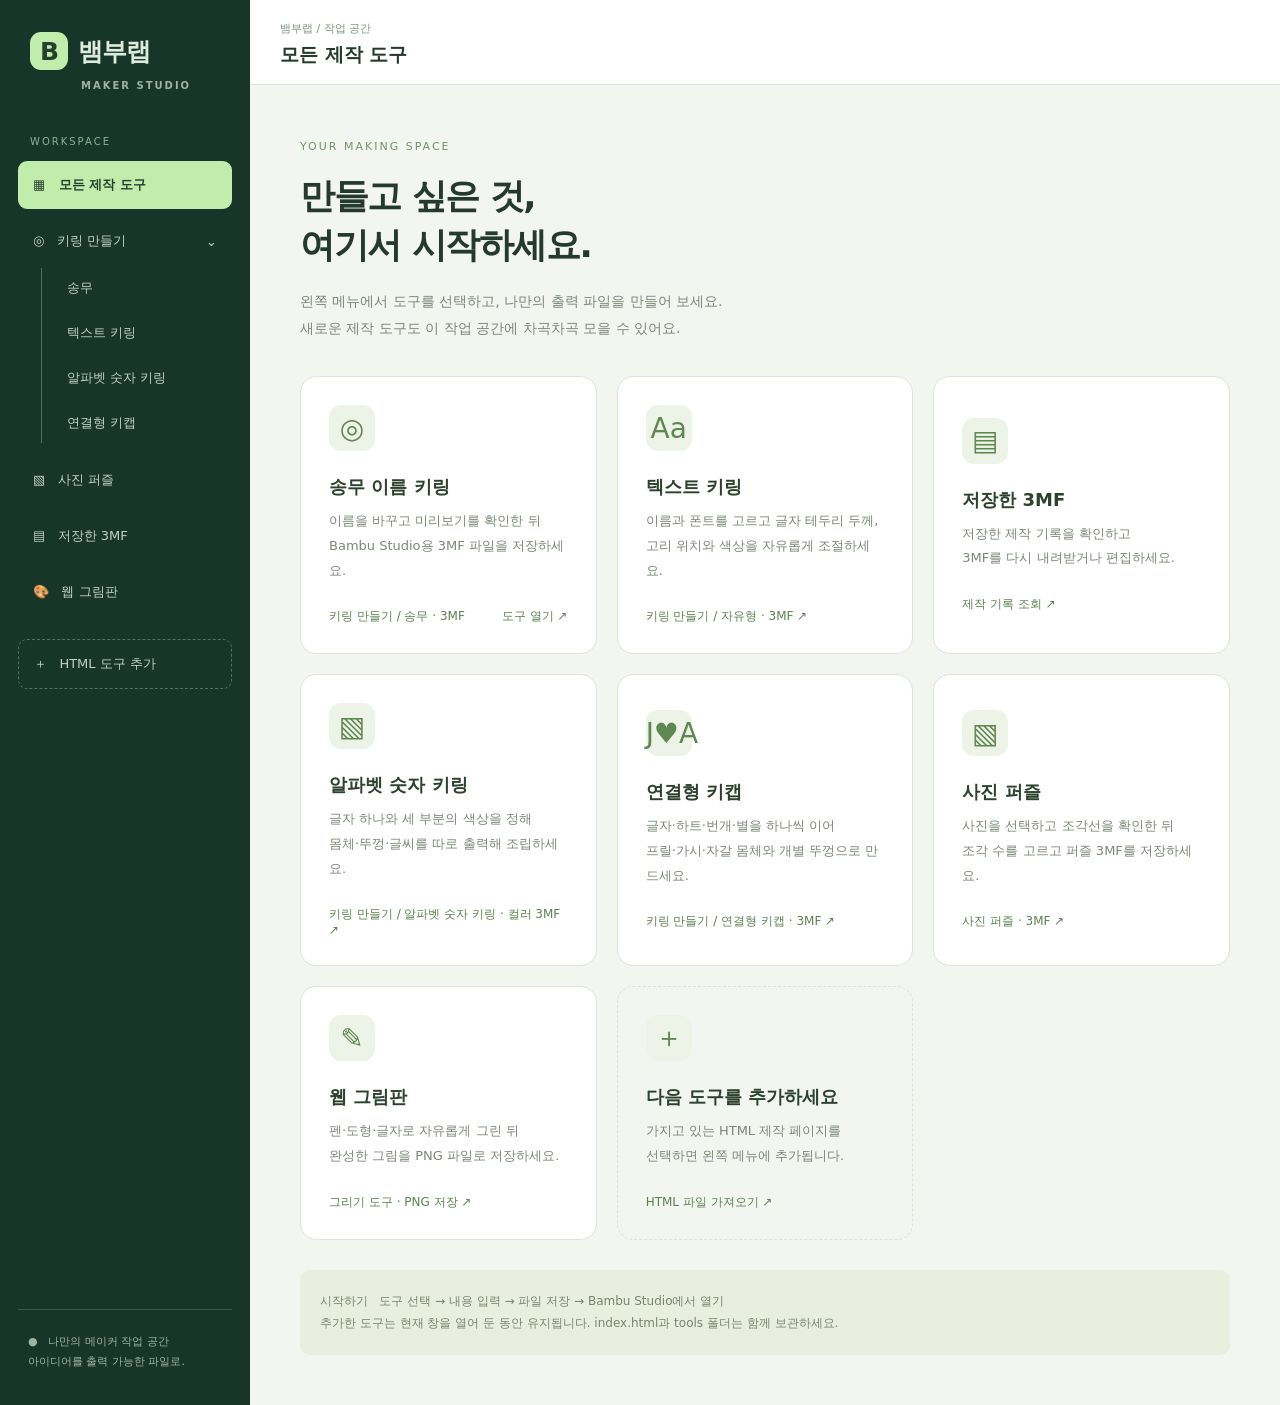
==== index.html @ 4473e465 "Randomize photo puzzle cuts and add captions" ====
<!doctype html><html lang="ko"><head><meta charset="utf-8"><meta name="viewport" content="width=device-width,initial-scale=1"><title>뱀부랩 · 메이커 스튜디오</title><style>
*{box-sizing:border-box}body{margin:0;font-family:'Malgun Gothic',system-ui,sans-serif;color:#243a2f;background:#f3f5f0}button,a{font:inherit}button{cursor:pointer}button:focus-visible,a:focus-visible{outline:3px solid #78c688;outline-offset:3px}.app{height:100dvh;display:grid;grid-template-columns:250px minmax(0,1fr)}aside{background:#18352a;color:#dcebdd;padding:32px 18px;display:flex;flex-direction:column}.brand{padding:0 12px;font-size:25px;font-weight:800;letter-spacing:-1px}.brand b{display:inline-grid;place-items:center;background:#c2ecab;color:#25412d;border-radius:11px;width:38px;height:38px;margin-right:10px}.brand small{display:block;font-size:10px;letter-spacing:2px;color:#9db4a2;padding:10px 0 0 51px}.label{font-size:10px;color:#93ad9a;letter-spacing:2px;margin:45px 12px 14px}nav{display:grid;gap:8px}.nav{border:0;background:transparent;color:#c0d1c4;text-align:left;padding:15px;border-radius:9px;font-size:13px}.nav[aria-current=page]{background:#c2ecab;color:#25412d;font-weight:700}.add{border:1px dashed #57715e;margin-top:15px}.aside-note{margin-top:auto;border-top:1px solid #3a5746;padding:22px 10px 0;font-size:11px;line-height:1.9;color:#9db4a2}main{min-width:0;display:flex;flex-direction:column}header{height:85px;flex-shrink:0;background:#fff;border-bottom:1px solid #e0e5dc;display:flex;align-items:center;justify-content:space-between;padding:0 30px;gap:15px}header small{font-size:11px;color:#859283}h1{font-size:19px;margin:6px 0 0}#actions{display:flex;gap:8px}.action{border:1px solid #dce3d6;background:white;border-radius:7px;color:#4a604a;padding:9px 12px;font-size:12px;text-decoration:none;white-space:nowrap}.workspace{flex:1;min-height:0}iframe{width:100%;height:100%;border:0;background:#faf9f5;display:block}.home{height:100%;overflow:auto;padding:50px;max-width:1200px;margin:auto}.eyebrow{font-size:11px;letter-spacing:2px;color:#739367}h2{font-size:35px;letter-spacing:-1.4px;line-height:1.4;margin:18px 0}p{color:#7b8778;font-size:14px;line-height:1.9}.cards{display:grid;grid-template-columns:repeat(auto-fit,minmax(240px,1fr));gap:20px;margin-top:35px}.card{padding:28px;text-align:left;background:white;border:1px solid #dde4d6;border-radius:16px;color:#2c422d;min-height:235px}.card:hover{border-color:#80ab6f;box-shadow:0 6px 20px #30582a0a}.symbol{width:46px;height:46px;display:grid;place-items:center;background:#edf4e7;border-radius:12px;color:#5f8751;font-size:28px}.card h3{font-size:18px;margin:24px 0 10px}.card p{font-size:13px;margin:0}.card footer{color:#5c8150;font-size:12px;margin-top:25px}.new{background:transparent;border-style:dashed}.help{font-size:12px;line-height:1.9;color:#75856c;background:#e9efdf;padding:20px;border-radius:10px;margin-top:30px}[hidden]{display:none!important}@media(max-width:800px){.app{grid-template-columns:200px minmax(0,1fr)}.home{padding:28px}header{padding:0 20px}.brand{font-size:20px;padding:0}.brand small{padding-left:48px}h2{font-size:28px}#reload{display:none}}@media(max-width:540px){.app{grid-template-columns:1fr;grid-template-rows:auto minmax(0,1fr)}aside{padding:14px}.brand{font-size:20px}.brand b{width:30px;height:30px}.brand small,.label,.aside-note{display:none}nav{display:flex;overflow:auto;margin-top:14px}.nav{white-space:nowrap;padding:11px}.add{margin:0}header{height:70px}h1{font-size:16px}.home{padding:25px 20px}h2{font-size:26px}}
.nav-group{min-width:0}.group-toggle{width:100%;display:flex;align-items:center}.chevron{margin-left:auto}.nav-children{display:grid;gap:5px;margin:3px 0 5px 23px;padding-left:11px;border-left:1px solid #55705e}.child-nav{width:100%;padding:11px 14px}.group-toggle[aria-expanded="false"] .chevron{transform:rotate(-90deg)}@media(max-width:540px){.nav-group{flex-shrink:0}.nav-children{margin-left:12px}.group-toggle{padding:11px}}</style><link rel="stylesheet" href="tools/assets/mobile.css?v=mobile-1"></head><body class="studio-shell" data-mobile-open="false"><div class="app"><aside><div class="brand"><b>B</b>뱀부랩<small>MAKER STUDIO</small></div><button type="button" class="mobile-menu-toggle" id="mobileMenu" aria-label="메뉴 열기" aria-expanded="false" aria-controls="menu">☰</button><div class="label">WORKSPACE</div><nav id="menu" aria-label="제작 도구"><button class="nav" id="homeNav" aria-current="page">▦ &nbsp; 모든 제작 도구</button><div class="nav-group"><button class="nav group-toggle" id="keyGroup" aria-expanded="true" aria-controls="keyChildren">◎ &nbsp; 키링 만들기 <span class="chevron">⌄</span></button><div class="nav-children" id="keyChildren"><button class="nav child-nav" id="keyNav">송무</button><button class="nav child-nav" id="freeNav">텍스트 키링</button><button class="nav child-nav" id="keycapNav">알파벳 숫자 키링</button><button class="nav child-nav" id="linkedNav">연결형 키캡</button></div></div><!-- 키링 도구는 keyChildren 안에 추가. 그 외 새 모델은 저장한 3MF 위에 추가. --><button class="nav" id="puzzleNav">▧ &nbsp; 사진 퍼즐</button><button class="nav" id="recordsNav">▤ &nbsp; 저장한 3MF</button><button class="nav" id="drawingNav">🎨 &nbsp; 웹 그림판</button><button class="nav add" id="addNav">＋ &nbsp; HTML 도구 추가</button></nav><div class="aside-note">● &nbsp; 나만의 메이커 작업 공간<br>아이디어를 출력 가능한 파일로.</div></aside><main><header><div><small>뱀부랩 / 작업 공간</small><h1 id="title">모든 제작 도구</h1></div><div id="actions" hidden><button class="action" id="reload">새로고침</button><a class="action" id="open" target="_blank" rel="noopener">새 창에서 열기 ↗</a></div></header><div class="workspace"><section class="home" id="home"><span class="eyebrow">YOUR MAKING SPACE</span><h2>만들고 싶은 것,<br>여기서 시작하세요.</h2><p>왼쪽 메뉴에서 도구를 선택하고, 나만의 출력 파일을 만들어 보세요.<br>새로운 제작 도구도 이 작업 공간에 차곡차곡 모을 수 있어요.</p><div class="cards" id="cards"><button class="card" id="keyCard"><div class="symbol">◎</div><h3>송무 이름 키링</h3><p>이름을 바꾸고 미리보기를 확인한 뒤<br>Bambu Studio용 3MF 파일을 저장하세요.</p><footer>키링 만들기 / 송무 · 3MF <span style="float:right">도구 열기 ↗</span></footer></button><button class="card" id="freeCard"><div class="symbol">Aa</div><h3>텍스트 키링</h3><p>이름과 폰트를 고르고 글자 테두리 두께,<br>고리 위치와 색상을 자유롭게 조절하세요.</p><footer>키링 만들기 / 자유형 · 3MF ↗</footer></button><button class="card" id="recordsCard"><div class="symbol">▤</div><h3>저장한 3MF</h3><p>저장한 제작 기록을 확인하고<br>3MF를 다시 내려받거나 편집하세요.</p><footer>제작 기록 조회 ↗</footer></button><button class="card" id="keycapCard"><div class="symbol">▧</div><h3>알파벳 숫자 키링</h3><p>글자 하나와 세 부분의 색상을 정해<br>몸체·뚜껑·글씨를 따로 출력해 조립하세요.</p><footer>키링 만들기 / 알파벳 숫자 키링 · 컬러 3MF ↗</footer></button><button class="card" id="linkedCard"><div class="symbol">J♥A</div><h3>연결형 키캡</h3><p>글자·하트·번개·별을 하나씩 이어<br>프릴·가시·자갈 몸체와 개별 뚜껑으로 만드세요.</p><footer>키링 만들기 / 연결형 키캡 · 3MF ↗</footer></button><button class="card" id="puzzleCard"><div class="symbol">▧</div><h3>사진 퍼즐</h3><p>사진을 선택하고 조각선을 확인한 뒤<br>조각 수를 고르고 퍼즐 3MF를 저장하세요.</p><footer>사진 퍼즐 · 3MF ↗</footer></button><button class="card" id="drawingCard"><div class="symbol">✎</div><h3>웹 그림판</h3><p>펜·도형·글자로 자유롭게 그린 뒤<br>완성한 그림을 PNG 파일로 저장하세요.</p><footer>그리기 도구 · PNG 저장 ↗</footer></button><button class="card new" id="addCard"><div class="symbol">＋</div><h3>다음 도구를 추가하세요</h3><p>가지고 있는 HTML 제작 페이지를<br>선택하면 왼쪽 메뉴에 추가됩니다.</p><footer>HTML 파일 가져오기 ↗</footer></button></div><div class="help">시작하기 &nbsp; 도구 선택 → 내용 입력 → 파일 저장 → Bambu Studio에서 열기<br>추가한 도구는 현재 창을 열어 둔 동안 유지됩니다. index.html과 tools 폴더는 함께 보관하세요.</div></section><iframe id="frame" title="제작 도구" sandbox="allow-scripts allow-same-origin allow-downloads allow-popups allow-popups-to-escape-sandbox allow-modals" hidden></iframe></div></main></div><input type="file" id="picker" accept=".html,.htm" multiple hidden><script>
const $=id=>document.getElementById(id);let current=null;function select(button){document.querySelectorAll('.nav[aria-current]').forEach(el=>el.removeAttribute('aria-current'));button.setAttribute('aria-current','page')}function show(tool){setMobileMenu(false);if(tool.button.id==="keyNav"||tool.button.id==="freeNav"||tool.button.id==="keycapNav"||tool.button.id==="linkedNav"){$("keyChildren").hidden=false;$("keyGroup").setAttribute("aria-expanded","true")}select(tool.button);$('home').hidden=true;$('frame').hidden=false;$('actions').hidden=false;$('title').textContent=tool.title;$('open').href=tool.url;if(current!==tool){const frame=$('frame'),target=new URL(tool.url,location.href);let loaded=null;try{loaded=new URL(frame.contentWindow.location.href)}catch(error){}const sameDocument=loaded&&loaded.origin===target.origin&&loaded.pathname===target.pathname&&loaded.search===target.search;frame.onload=()=>{frame.style.visibility='visible'};frame.style.visibility=sameDocument?'visible':'hidden';frame.src=tool.url;current=tool}else{$('frame').style.visibility='visible'}}const key={title:'키링 만들기 / 송무',url:'tools/Keyring_Name_Maker.html?v=songmu-default-11',button:$('keyNav')};$('keyNav').onclick=$('keyCard').onclick=()=>show(key);$('homeNav').onclick=()=>{setMobileMenu(false);select($('homeNav'));$('home').hidden=false;$('frame').hidden=true;$('actions').hidden=true;$('title').textContent='모든 제작 도구'};$('reload').onclick=()=>{if(current)$('frame').src=current.url};$('addNav').onclick=$('addCard').onclick=()=>$('picker').click();$('picker').onchange=e=>{for(const file of e.target.files){if(!/\.html?$/i.test(file.name))continue;const title=file.name.replace(/\.html?$/i,'').replace(/_/g,' '),button=document.createElement('button');button.className='nav';button.textContent='◇  '+title;$('menu').insertBefore(button,$('addNav'));const tool={title,button,url:URL.createObjectURL(new Blob([file],{type:'text/html'}))};button.onclick=()=>show(tool);const card=document.createElement('button');card.className='card';const heading=document.createElement('h3');heading.textContent=title;const desc=document.createElement('p');desc.textContent='추가한 HTML 제작 도구 열기 ↗';card.append(heading,desc);card.onclick=()=>show(tool);$('cards').insertBefore(card,$('addCard'));show(tool)}e.target.value=''};
$("keyGroup").onclick=()=>{const expanded=$("keyGroup").getAttribute("aria-expanded")==="true";$("keyGroup").setAttribute("aria-expanded",String(!expanded));$("keyChildren").hidden=expanded};const freeTool={title:"키링 만들기 / 텍스트 키링",url:"tools/Free_Name_Keyring.html?v=keycaps-records-9",button:$("freeNav")};$("freeNav").onclick=$("freeCard").onclick=()=>show(freeTool);const recordsTool={title:"저장한 3MF",url:"tools/Free_Name_Keyring.html?v=keycaps-records-9#records",button:$("recordsNav")};$("recordsNav").onclick=$("recordsCard").onclick=()=>show(recordsTool);const keycapTool={title:"키링 만들기 / 알파벳 숫자 키링",url:"tools/Alphabet_Keycaps.html?v=filament-palette-21",button:$("keycapNav")};$("keycapNav").onclick=$("keycapCard").onclick=()=>show(keycapTool);const linkedTool={title:"키링 만들기 / 연결형 키캡",url:"tools/Linked_Keycaps.html?v=filament-palette-21",button:$("linkedNav")};$("linkedNav").onclick=$("linkedCard").onclick=()=>show(linkedTool);const puzzleTool={title:"사진 퍼즐",url:"tools/Photo_Puzzle.html?v=6",button:$("puzzleNav")};$("puzzleNav").onclick=$("puzzleCard").onclick=()=>show(puzzleTool);const drawingTool={title:"웹 그림판",url:"tools/drawing_board.html?v=shapes-3",button:$("drawingNav")};$("drawingNav").onclick=$("drawingCard").onclick=()=>show(drawingTool);function setMobileMenu(open){document.body.dataset.mobileOpen=String(open);$('mobileMenu').setAttribute('aria-expanded',String(open));$('mobileMenu').setAttribute('aria-label',open?'메뉴 닫기':'메뉴 열기');$('mobileMenu').textContent=open?'✕':'☰'}$('mobileMenu').onclick=()=>setMobileMenu(document.body.dataset.mobileOpen!=='true');document.addEventListener('keydown',event=>{if(event.key==='Escape')setMobileMenu(false)});document.addEventListener('click',event=>{if(!event.target.closest('#menu')&&!event.target.closest('#mobileMenu'))setMobileMenu(false)});</script></body></html>
---- tools/assets/mobile.css ----
/* Shared small-screen layouts. Desktop layouts remain in their page styles. */
.mobile-menu-toggle{display:none}
@media(max-width:760px){
 html{ -webkit-text-size-adjust:100% }button,a,input,textarea,select,summary{touch-action:manipulation}input[type=text],input[type=search],textarea,select{font-size:16px!important}
 body.studio-shell{overflow:hidden}.studio-shell .app{height:100dvh;grid-template-columns:minmax(0,1fr);grid-template-rows:62px minmax(0,1fr)}.studio-shell .sidebar,.studio-shell aside{position:relative;min-height:62px;height:62px;padding:12px 15px;gap:0;z-index:20}.studio-shell .brand{padding:0;font-size:21px;line-height:36px;white-space:nowrap}.studio-shell .brand b{width:34px;height:34px;margin-right:9px}.studio-shell .brand small,.studio-shell .label,.studio-shell .aside-note{display:none}.studio-shell .mobile-menu-toggle{display:block;position:absolute;top:10px;right:14px;width:44px;height:42px;border:1px solid #54715c;border-radius:9px;background:#244533;color:#e2eedc;font-size:22px;line-height:1;cursor:pointer}.studio-shell #menu{display:none;position:absolute;top:60px;left:12px;right:12px;margin:0;padding:12px;max-height:65dvh;overflow:auto;background:#18352a;border:1px solid #4b6952;border-radius:12px;box-shadow:0 15px 35px #09201433;gap:6px}.studio-shell[data-mobile-open=true] #menu{display:grid}.studio-shell .nav{display:flex;align-items:center;width:100%;min-height:46px;padding:13px 14px;font-size:14px;white-space:normal}.studio-shell .add{margin-top:8px}.studio-shell .nav-children{margin:3px 0 7px 20px;display:grid}.studio-shell main{min-height:0}.studio-shell .topbar{height:54px;padding:0 13px}.studio-shell .breadcrumb{display:none}.studio-shell .topbar h1{font-size:15px;max-width:53vw;white-space:nowrap;overflow:hidden;text-overflow:ellipsis;margin:0}.studio-shell .actions{gap:5px}.studio-shell .action{padding:9px 10px;min-height:38px;font-size:11px}.studio-shell #reload{display:none}.studio-shell .home{padding:26px 20px}.studio-shell .home h2{font-size:28px;margin-top:14px}.studio-shell .home .cards{grid-template-columns:minmax(0,1fr);gap:13px;margin-top:24px}.studio-shell .card{min-height:0;padding:22px}.studio-shell .card h3{margin-top:17px}.studio-shell .card p{font-size:13px}.studio-shell .help{padding:15px;font-size:11px}.studio-shell .workspace{min-height:0}.studio-shell iframe{height:100%;width:100%}
 body.text-keyring>main{padding:12px 12px max(14px,env(safe-area-inset-bottom));max-width:100%;overflow-x:clip}.text-keyring .editor-toolbar{margin-bottom:10px}.text-keyring .editor-toolbar a{min-height:40px;display:inline-flex;align-items:center;padding:9px 12px}.text-keyring .workspace{display:flex;flex-direction:column;gap:14px}.text-keyring .result{display:contents;position:static}.text-keyring .preview-panel{order:0;width:100%;padding:17px}.text-keyring .editor{order:1;width:100%;padding:18px 16px}.text-keyring .save-panel{order:2;width:100%;padding:16px;margin-bottom:env(safe-area-inset-bottom)}.text-keyring .canvas-wrap{margin:12px 0}.text-keyring canvas{max-height:235px;object-fit:contain}.text-keyring .preview-panel .hint{font-size:11px;margin-top:8px}.text-keyring .section-title{margin-bottom:16px}.text-keyring .font-grid{grid-template-columns:repeat(2,minmax(0,1fr));max-height:254px;gap:9px}.text-keyring .font-card{padding:12px;min-height:84px}.text-keyring .font-card strong{font-size:11px}.text-keyring .font-sample{font-size:24px}.text-keyring textarea.name-input{min-height:100px;font-size:21px!important}.text-keyring .alignment button,.text-keyring .positions button{min-height:44px;font-size:13px}.text-keyring .positions{grid-template-columns:repeat(3,minmax(0,1fr))}.text-keyring .control-grid{gap:16px 20px}.text-keyring .control-grid label{font-size:12px}.text-keyring input[type=range]{min-height:32px;margin-top:8px}.text-keyring input[type=color]{width:49px;height:42px}.text-keyring .custom summary{min-height:40px;padding-top:12px}.text-keyring .divider{margin-top:19px;padding-top:19px}.text-keyring #download{min-height:51px;font-size:15px}.text-keyring .measurements span{font-size:10px}
 .records-page{padding:23px 14px max(20px,env(safe-area-inset-bottom));width:100%;overflow-x:clip}.records-header{gap:12px}.records-header h1{font-size:25px}.records-header p{margin-bottom:0;font-size:12px}.records-header-actions{width:100%;display:grid;grid-template-columns:1fr 1fr;gap:9px}.records-header-actions .records-import-source{grid-column:1/-1;display:flex;align-items:center;gap:12px;font-size:12px}.records-import-source select{flex:1;min-width:0;min-height:44px}.records-page button{min-height:44px;font-size:12px;padding:10px}.records-toolbar{margin-top:18px;padding:10px;gap:9px}.records-toolbar input{min-height:43px}.records-toolbar span{font-size:11px;white-space:nowrap}.records-row{grid-template-columns:58px minmax(0,1fr)!important;gap:7px 12px;padding:14px}.records-row .record-number{display:none}.records-row img{grid-column:1;grid-row:1/4;width:58px;height:58px}.records-row .record-open{grid-column:2;grid-row:1;min-height:0}.record-open strong{font-size:14px}.record-open span{font-size:10px;margin-top:5px}.records-row .record-source{grid-column:2;grid-row:2;font-size:10px;padding:4px 7px}.records-row time{grid-column:2;grid-row:3;font-size:10px}.records-row .record-actions{grid-column:1/-1;grid-row:4;justify-content:flex-end;gap:9px;margin-top:3px}.record-actions button{min-width:76px;min-height:42px}.records-page dialog{width:calc(100vw - 20px);max-width:560px;max-height:90dvh;padding:18px;border-radius:14px}.records-page dialog img{max-height:210px}.records-detail-actions{display:grid;grid-template-columns:1fr 1fr}.records-detail-actions .records-primary{grid-column:1/-1}.records-dialog-head h2{font-size:17px}.records-page dl{grid-template-columns:85px minmax(0,1fr);gap:12px}.records-page dialog h3{font-size:20px}
 main.songmu-page{max-width:100%;padding:12px;margin:0}.songmu-page .studio-layout{display:flex;flex-direction:column;gap:13px}.songmu-page .studio-result{display:contents;position:static}.songmu-page .studio-result>.panel:not(.save-panel){order:0;width:100%;padding:17px}.songmu-page .studio-fonts{order:1;width:100%;min-width:0}.songmu-page .save-panel{order:2;width:100%;padding:16px}.songmu-page .studio-result input[type=hidden]{display:none}.songmu-page .studio-result canvas{max-width:210px}.songmu-page .font-library{padding:17px!important}.songmu-page .font-grid{grid-template-columns:repeat(2,minmax(0,1fr));max-height:400px;gap:9px}.songmu-page .font-card{padding:13px;min-width:0}.songmu-page .font-card[aria-pressed=true]{padding:12px}.songmu-page .font-sample{font-size:28px}.songmu-page .font-controls{gap:13px}.songmu-page .font-controls label{min-width:0;flex-basis:100%}.songmu-page .font-controls input[type=range]{min-height:32px}.songmu-page .font-library summary{font-size:16px;line-height:1.6}.songmu-page #frontToggle{min-height:42px;font-size:12px!important}.songmu-page #download{min-height:50px}.songmu-page footer{font-size:11px;line-height:1.8}.songmu-page #fontfile{width:100%;font-size:12px}
}
@media(max-width:360px){.text-keyring .control-grid{gap:15px 12px}.text-keyring .positions{grid-template-columns:repeat(2,minmax(0,1fr))}.studio-shell .topbar h1{max-width:48vw}.records-header-actions{grid-template-columns:1fr}.records-header-actions .records-import-source{grid-column:auto}}
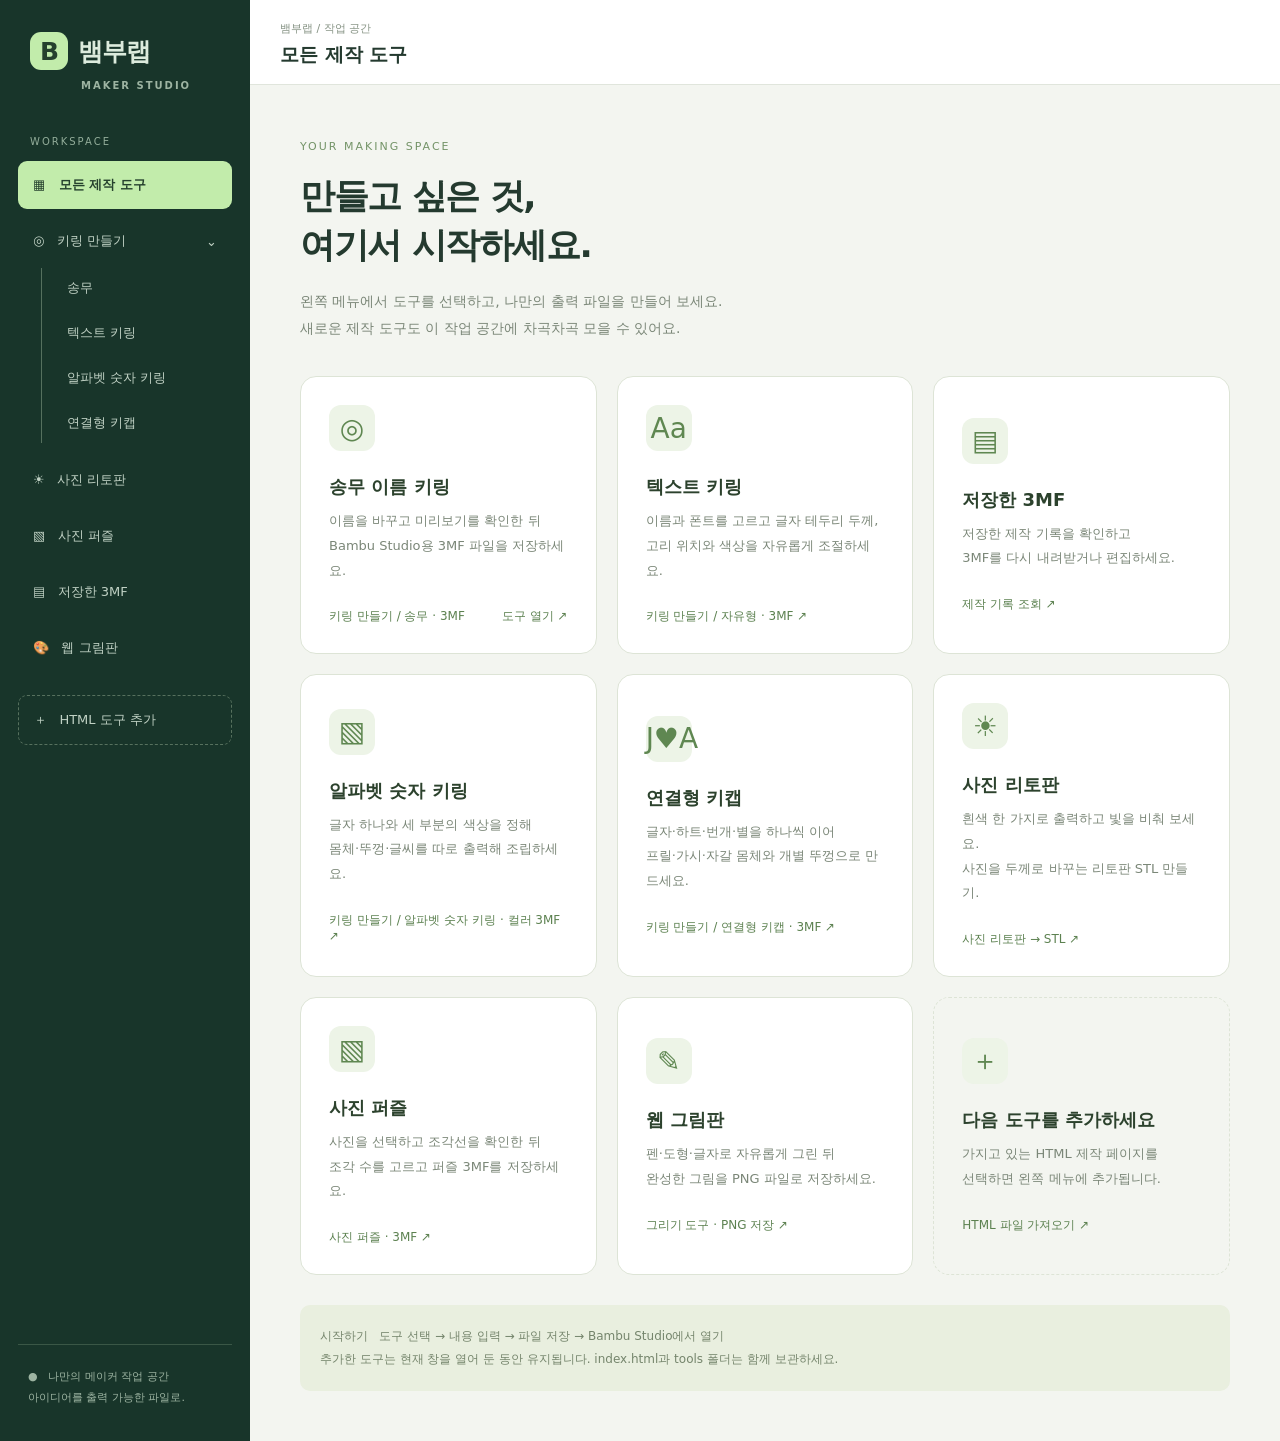
==== commit 69dddecc: "Add photo lithophane STL generator" ====
--- a/index.html
+++ b/index.html
@@ -1,5 +1,5 @@
 <!doctype html><html lang="ko"><head><meta charset="utf-8"><meta name="viewport" content="width=device-width,initial-scale=1"><title>뱀부랩 · 메이커 스튜디오</title><style>
 *{box-sizing:border-box}body{margin:0;font-family:'Malgun Gothic',system-ui,sans-serif;color:#243a2f;background:#f3f5f0}button,a{font:inherit}button{cursor:pointer}button:focus-visible,a:focus-visible{outline:3px solid #78c688;outline-offset:3px}.app{height:100dvh;display:grid;grid-template-columns:250px minmax(0,1fr)}aside{background:#18352a;color:#dcebdd;padding:32px 18px;display:flex;flex-direction:column}.brand{padding:0 12px;font-size:25px;font-weight:800;letter-spacing:-1px}.brand b{display:inline-grid;place-items:center;background:#c2ecab;color:#25412d;border-radius:11px;width:38px;height:38px;margin-right:10px}.brand small{display:block;font-size:10px;letter-spacing:2px;color:#9db4a2;padding:10px 0 0 51px}.label{font-size:10px;color:#93ad9a;letter-spacing:2px;margin:45px 12px 14px}nav{display:grid;gap:8px}.nav{border:0;background:transparent;color:#c0d1c4;text-align:left;padding:15px;border-radius:9px;font-size:13px}.nav[aria-current=page]{background:#c2ecab;color:#25412d;font-weight:700}.add{border:1px dashed #57715e;margin-top:15px}.aside-note{margin-top:auto;border-top:1px solid #3a5746;padding:22px 10px 0;font-size:11px;line-height:1.9;color:#9db4a2}main{min-width:0;display:flex;flex-direction:column}header{height:85px;flex-shrink:0;background:#fff;border-bottom:1px solid #e0e5dc;display:flex;align-items:center;justify-content:space-between;padding:0 30px;gap:15px}header small{font-size:11px;color:#859283}h1{font-size:19px;margin:6px 0 0}#actions{display:flex;gap:8px}.action{border:1px solid #dce3d6;background:white;border-radius:7px;color:#4a604a;padding:9px 12px;font-size:12px;text-decoration:none;white-space:nowrap}.workspace{flex:1;min-height:0}iframe{width:100%;height:100%;border:0;background:#faf9f5;display:block}.home{height:100%;overflow:auto;padding:50px;max-width:1200px;margin:auto}.eyebrow{font-size:11px;letter-spacing:2px;color:#739367}h2{font-size:35px;letter-spacing:-1.4px;line-height:1.4;margin:18px 0}p{color:#7b8778;font-size:14px;line-height:1.9}.cards{display:grid;grid-template-columns:repeat(auto-fit,minmax(240px,1fr));gap:20px;margin-top:35px}.card{padding:28px;text-align:left;background:white;border:1px solid #dde4d6;border-radius:16px;color:#2c422d;min-height:235px}.card:hover{border-color:#80ab6f;box-shadow:0 6px 20px #30582a0a}.symbol{width:46px;height:46px;display:grid;place-items:center;background:#edf4e7;border-radius:12px;color:#5f8751;font-size:28px}.card h3{font-size:18px;margin:24px 0 10px}.card p{font-size:13px;margin:0}.card footer{color:#5c8150;font-size:12px;margin-top:25px}.new{background:transparent;border-style:dashed}.help{font-size:12px;line-height:1.9;color:#75856c;background:#e9efdf;padding:20px;border-radius:10px;margin-top:30px}[hidden]{display:none!important}@media(max-width:800px){.app{grid-template-columns:200px minmax(0,1fr)}.home{padding:28px}header{padding:0 20px}.brand{font-size:20px;padding:0}.brand small{padding-left:48px}h2{font-size:28px}#reload{display:none}}@media(max-width:540px){.app{grid-template-columns:1fr;grid-template-rows:auto minmax(0,1fr)}aside{padding:14px}.brand{font-size:20px}.brand b{width:30px;height:30px}.brand small,.label,.aside-note{display:none}nav{display:flex;overflow:auto;margin-top:14px}.nav{white-space:nowrap;padding:11px}.add{margin:0}header{height:70px}h1{font-size:16px}.home{padding:25px 20px}h2{font-size:26px}}
-.nav-group{min-width:0}.group-toggle{width:100%;display:flex;align-items:center}.chevron{margin-left:auto}.nav-children{display:grid;gap:5px;margin:3px 0 5px 23px;padding-left:11px;border-left:1px solid #55705e}.child-nav{width:100%;padding:11px 14px}.group-toggle[aria-expanded="false"] .chevron{transform:rotate(-90deg)}@media(max-width:540px){.nav-group{flex-shrink:0}.nav-children{margin-left:12px}.group-toggle{padding:11px}}</style><link rel="stylesheet" href="tools/assets/mobile.css?v=mobile-1"></head><body class="studio-shell" data-mobile-open="false"><div class="app"><aside><div class="brand"><b>B</b>뱀부랩<small>MAKER STUDIO</small></div><button type="button" class="mobile-menu-toggle" id="mobileMenu" aria-label="메뉴 열기" aria-expanded="false" aria-controls="menu">☰</button><div class="label">WORKSPACE</div><nav id="menu" aria-label="제작 도구"><button class="nav" id="homeNav" aria-current="page">▦ &nbsp; 모든 제작 도구</button><div class="nav-group"><button class="nav group-toggle" id="keyGroup" aria-expanded="true" aria-controls="keyChildren">◎ &nbsp; 키링 만들기 <span class="chevron">⌄</span></button><div class="nav-children" id="keyChildren"><button class="nav child-nav" id="keyNav">송무</button><button class="nav child-nav" id="freeNav">텍스트 키링</button><button class="nav child-nav" id="keycapNav">알파벳 숫자 키링</button><button class="nav child-nav" id="linkedNav">연결형 키캡</button></div></div><!-- 키링 도구는 keyChildren 안에 추가. 그 외 새 모델은 저장한 3MF 위에 추가. --><button class="nav" id="puzzleNav">▧ &nbsp; 사진 퍼즐</button><button class="nav" id="recordsNav">▤ &nbsp; 저장한 3MF</button><button class="nav" id="drawingNav">🎨 &nbsp; 웹 그림판</button><button class="nav add" id="addNav">＋ &nbsp; HTML 도구 추가</button></nav><div class="aside-note">● &nbsp; 나만의 메이커 작업 공간<br>아이디어를 출력 가능한 파일로.</div></aside><main><header><div><small>뱀부랩 / 작업 공간</small><h1 id="title">모든 제작 도구</h1></div><div id="actions" hidden><button class="action" id="reload">새로고침</button><a class="action" id="open" target="_blank" rel="noopener">새 창에서 열기 ↗</a></div></header><div class="workspace"><section class="home" id="home"><span class="eyebrow">YOUR MAKING SPACE</span><h2>만들고 싶은 것,<br>여기서 시작하세요.</h2><p>왼쪽 메뉴에서 도구를 선택하고, 나만의 출력 파일을 만들어 보세요.<br>새로운 제작 도구도 이 작업 공간에 차곡차곡 모을 수 있어요.</p><div class="cards" id="cards"><button class="card" id="keyCard"><div class="symbol">◎</div><h3>송무 이름 키링</h3><p>이름을 바꾸고 미리보기를 확인한 뒤<br>Bambu Studio용 3MF 파일을 저장하세요.</p><footer>키링 만들기 / 송무 · 3MF <span style="float:right">도구 열기 ↗</span></footer></button><button class="card" id="freeCard"><div class="symbol">Aa</div><h3>텍스트 키링</h3><p>이름과 폰트를 고르고 글자 테두리 두께,<br>고리 위치와 색상을 자유롭게 조절하세요.</p><footer>키링 만들기 / 자유형 · 3MF ↗</footer></button><button class="card" id="recordsCard"><div class="symbol">▤</div><h3>저장한 3MF</h3><p>저장한 제작 기록을 확인하고<br>3MF를 다시 내려받거나 편집하세요.</p><footer>제작 기록 조회 ↗</footer></button><button class="card" id="keycapCard"><div class="symbol">▧</div><h3>알파벳 숫자 키링</h3><p>글자 하나와 세 부분의 색상을 정해<br>몸체·뚜껑·글씨를 따로 출력해 조립하세요.</p><footer>키링 만들기 / 알파벳 숫자 키링 · 컬러 3MF ↗</footer></button><button class="card" id="linkedCard"><div class="symbol">J♥A</div><h3>연결형 키캡</h3><p>글자·하트·번개·별을 하나씩 이어<br>프릴·가시·자갈 몸체와 개별 뚜껑으로 만드세요.</p><footer>키링 만들기 / 연결형 키캡 · 3MF ↗</footer></button><button class="card" id="puzzleCard"><div class="symbol">▧</div><h3>사진 퍼즐</h3><p>사진을 선택하고 조각선을 확인한 뒤<br>조각 수를 고르고 퍼즐 3MF를 저장하세요.</p><footer>사진 퍼즐 · 3MF ↗</footer></button><button class="card" id="drawingCard"><div class="symbol">✎</div><h3>웹 그림판</h3><p>펜·도형·글자로 자유롭게 그린 뒤<br>완성한 그림을 PNG 파일로 저장하세요.</p><footer>그리기 도구 · PNG 저장 ↗</footer></button><button class="card new" id="addCard"><div class="symbol">＋</div><h3>다음 도구를 추가하세요</h3><p>가지고 있는 HTML 제작 페이지를<br>선택하면 왼쪽 메뉴에 추가됩니다.</p><footer>HTML 파일 가져오기 ↗</footer></button></div><div class="help">시작하기 &nbsp; 도구 선택 → 내용 입력 → 파일 저장 → Bambu Studio에서 열기<br>추가한 도구는 현재 창을 열어 둔 동안 유지됩니다. index.html과 tools 폴더는 함께 보관하세요.</div></section><iframe id="frame" title="제작 도구" sandbox="allow-scripts allow-same-origin allow-downloads allow-popups allow-popups-to-escape-sandbox allow-modals" hidden></iframe></div></main></div><input type="file" id="picker" accept=".html,.htm" multiple hidden><script>
-const $=id=>document.getElementById(id);let current=null;function select(button){document.querySelectorAll('.nav[aria-current]').forEach(el=>el.removeAttribute('aria-current'));button.setAttribute('aria-current','page')}function show(tool){setMobileMenu(false);if(tool.button.id==="keyNav"||tool.button.id==="freeNav"||tool.button.id==="keycapNav"||tool.button.id==="linkedNav"){$("keyChildren").hidden=false;$("keyGroup").setAttribute("aria-expanded","true")}select(tool.button);$('home').hidden=true;$('frame').hidden=false;$('actions').hidden=false;$('title').textContent=tool.title;$('open').href=tool.url;if(current!==tool){const frame=$('frame'),target=new URL(tool.url,location.href);let loaded=null;try{loaded=new URL(frame.contentWindow.location.href)}catch(error){}const sameDocument=loaded&&loaded.origin===target.origin&&loaded.pathname===target.pathname&&loaded.search===target.search;frame.onload=()=>{frame.style.visibility='visible'};frame.style.visibility=sameDocument?'visible':'hidden';frame.src=tool.url;current=tool}else{$('frame').style.visibility='visible'}}const key={title:'키링 만들기 / 송무',url:'tools/Keyring_Name_Maker.html?v=songmu-default-11',button:$('keyNav')};$('keyNav').onclick=$('keyCard').onclick=()=>show(key);$('homeNav').onclick=()=>{setMobileMenu(false);select($('homeNav'));$('home').hidden=false;$('frame').hidden=true;$('actions').hidden=true;$('title').textContent='모든 제작 도구'};$('reload').onclick=()=>{if(current)$('frame').src=current.url};$('addNav').onclick=$('addCard').onclick=()=>$('picker').click();$('picker').onchange=e=>{for(const file of e.target.files){if(!/\.html?$/i.test(file.name))continue;const title=file.name.replace(/\.html?$/i,'').replace(/_/g,' '),button=document.createElement('button');button.className='nav';button.textContent='◇  '+title;$('menu').insertBefore(button,$('addNav'));const tool={title,button,url:URL.createObjectURL(new Blob([file],{type:'text/html'}))};button.onclick=()=>show(tool);const card=document.createElement('button');card.className='card';const heading=document.createElement('h3');heading.textContent=title;const desc=document.createElement('p');desc.textContent='추가한 HTML 제작 도구 열기 ↗';card.append(heading,desc);card.onclick=()=>show(tool);$('cards').insertBefore(card,$('addCard'));show(tool)}e.target.value=''};
-$("keyGroup").onclick=()=>{const expanded=$("keyGroup").getAttribute("aria-expanded")==="true";$("keyGroup").setAttribute("aria-expanded",String(!expanded));$("keyChildren").hidden=expanded};const freeTool={title:"키링 만들기 / 텍스트 키링",url:"tools/Free_Name_Keyring.html?v=keycaps-records-9",button:$("freeNav")};$("freeNav").onclick=$("freeCard").onclick=()=>show(freeTool);const recordsTool={title:"저장한 3MF",url:"tools/Free_Name_Keyring.html?v=keycaps-records-9#records",button:$("recordsNav")};$("recordsNav").onclick=$("recordsCard").onclick=()=>show(recordsTool);const keycapTool={title:"키링 만들기 / 알파벳 숫자 키링",url:"tools/Alphabet_Keycaps.html?v=filament-palette-21",button:$("keycapNav")};$("keycapNav").onclick=$("keycapCard").onclick=()=>show(keycapTool);const linkedTool={title:"키링 만들기 / 연결형 키캡",url:"tools/Linked_Keycaps.html?v=filament-palette-21",button:$("linkedNav")};$("linkedNav").onclick=$("linkedCard").onclick=()=>show(linkedTool);const puzzleTool={title:"사진 퍼즐",url:"tools/Photo_Puzzle.html?v=6",button:$("puzzleNav")};$("puzzleNav").onclick=$("puzzleCard").onclick=()=>show(puzzleTool);const drawingTool={title:"웹 그림판",url:"tools/drawing_board.html?v=shapes-3",button:$("drawingNav")};$("drawingNav").onclick=$("drawingCard").onclick=()=>show(drawingTool);function setMobileMenu(open){document.body.dataset.mobileOpen=String(open);$('mobileMenu').setAttribute('aria-expanded',String(open));$('mobileMenu').setAttribute('aria-label',open?'메뉴 닫기':'메뉴 열기');$('mobileMenu').textContent=open?'✕':'☰'}$('mobileMenu').onclick=()=>setMobileMenu(document.body.dataset.mobileOpen!=='true');document.addEventListener('keydown',event=>{if(event.key==='Escape')setMobileMenu(false)});document.addEventListener('click',event=>{if(!event.target.closest('#menu')&&!event.target.closest('#mobileMenu'))setMobileMenu(false)});</script></body></html>+.nav-group{min-width:0}.group-toggle{width:100%;display:flex;align-items:center}.chevron{margin-left:auto}.nav-children{display:grid;gap:5px;margin:3px 0 5px 23px;padding-left:11px;border-left:1px solid #55705e}.child-nav{width:100%;padding:11px 14px}.group-toggle[aria-expanded="false"] .chevron{transform:rotate(-90deg)}@media(max-width:540px){.nav-group{flex-shrink:0}.nav-children{margin-left:12px}.group-toggle{padding:11px}}</style><link rel="stylesheet" href="tools/assets/mobile.css?v=mobile-1"></head><body class="studio-shell" data-mobile-open="false"><div class="app"><aside><div class="brand"><b>B</b>뱀부랩<small>MAKER STUDIO</small></div><button type="button" class="mobile-menu-toggle" id="mobileMenu" aria-label="메뉴 열기" aria-expanded="false" aria-controls="menu">☰</button><div class="label">WORKSPACE</div><nav id="menu" aria-label="제작 도구"><button class="nav" id="homeNav" aria-current="page">▦ &nbsp; 모든 제작 도구</button><div class="nav-group"><button class="nav group-toggle" id="keyGroup" aria-expanded="true" aria-controls="keyChildren">◎ &nbsp; 키링 만들기 <span class="chevron">⌄</span></button><div class="nav-children" id="keyChildren"><button class="nav child-nav" id="keyNav">송무</button><button class="nav child-nav" id="freeNav">텍스트 키링</button><button class="nav child-nav" id="keycapNav">알파벳 숫자 키링</button><button class="nav child-nav" id="linkedNav">연결형 키캡</button></div></div><!-- 키링 도구는 keyChildren 안에 추가. 그 외 새 모델은 저장한 3MF 위에 추가. --><button class="nav" id="lithophaneNav">☀ &nbsp; 사진 리토판</button><button class="nav" id="puzzleNav">▧ &nbsp; 사진 퍼즐</button><button class="nav" id="recordsNav">▤ &nbsp; 저장한 3MF</button><button class="nav" id="drawingNav">🎨 &nbsp; 웹 그림판</button><button class="nav add" id="addNav">＋ &nbsp; HTML 도구 추가</button></nav><div class="aside-note">● &nbsp; 나만의 메이커 작업 공간<br>아이디어를 출력 가능한 파일로.</div></aside><main><header><div><small>뱀부랩 / 작업 공간</small><h1 id="title">모든 제작 도구</h1></div><div id="actions" hidden><button class="action" id="reload">새로고침</button><a class="action" id="open" target="_blank" rel="noopener">새 창에서 열기 ↗</a></div></header><div class="workspace"><section class="home" id="home"><span class="eyebrow">YOUR MAKING SPACE</span><h2>만들고 싶은 것,<br>여기서 시작하세요.</h2><p>왼쪽 메뉴에서 도구를 선택하고, 나만의 출력 파일을 만들어 보세요.<br>새로운 제작 도구도 이 작업 공간에 차곡차곡 모을 수 있어요.</p><div class="cards" id="cards"><button class="card" id="keyCard"><div class="symbol">◎</div><h3>송무 이름 키링</h3><p>이름을 바꾸고 미리보기를 확인한 뒤<br>Bambu Studio용 3MF 파일을 저장하세요.</p><footer>키링 만들기 / 송무 · 3MF <span style="float:right">도구 열기 ↗</span></footer></button><button class="card" id="freeCard"><div class="symbol">Aa</div><h3>텍스트 키링</h3><p>이름과 폰트를 고르고 글자 테두리 두께,<br>고리 위치와 색상을 자유롭게 조절하세요.</p><footer>키링 만들기 / 자유형 · 3MF ↗</footer></button><button class="card" id="recordsCard"><div class="symbol">▤</div><h3>저장한 3MF</h3><p>저장한 제작 기록을 확인하고<br>3MF를 다시 내려받거나 편집하세요.</p><footer>제작 기록 조회 ↗</footer></button><button class="card" id="keycapCard"><div class="symbol">▧</div><h3>알파벳 숫자 키링</h3><p>글자 하나와 세 부분의 색상을 정해<br>몸체·뚜껑·글씨를 따로 출력해 조립하세요.</p><footer>키링 만들기 / 알파벳 숫자 키링 · 컬러 3MF ↗</footer></button><button class="card" id="linkedCard"><div class="symbol">J♥A</div><h3>연결형 키캡</h3><p>글자·하트·번개·별을 하나씩 이어<br>프릴·가시·자갈 몸체와 개별 뚜껑으로 만드세요.</p><footer>키링 만들기 / 연결형 키캡 · 3MF ↗</footer></button><button class="card" id="lithophaneCard"><div class="symbol">☀</div><h3>사진 리토판</h3><p>흰색 한 가지로 출력하고 빛을 비춰 보세요.<br>사진을 두께로 바꾸는 리토판 STL 만들기.</p><footer>사진 리토판 → STL ↗</footer></button><button class="card" id="puzzleCard"><div class="symbol">▧</div><h3>사진 퍼즐</h3><p>사진을 선택하고 조각선을 확인한 뒤<br>조각 수를 고르고 퍼즐 3MF를 저장하세요.</p><footer>사진 퍼즐 · 3MF ↗</footer></button><button class="card" id="drawingCard"><div class="symbol">✎</div><h3>웹 그림판</h3><p>펜·도형·글자로 자유롭게 그린 뒤<br>완성한 그림을 PNG 파일로 저장하세요.</p><footer>그리기 도구 · PNG 저장 ↗</footer></button><button class="card new" id="addCard"><div class="symbol">＋</div><h3>다음 도구를 추가하세요</h3><p>가지고 있는 HTML 제작 페이지를<br>선택하면 왼쪽 메뉴에 추가됩니다.</p><footer>HTML 파일 가져오기 ↗</footer></button></div><div class="help">시작하기 &nbsp; 도구 선택 → 내용 입력 → 파일 저장 → Bambu Studio에서 열기<br>추가한 도구는 현재 창을 열어 둔 동안 유지됩니다. index.html과 tools 폴더는 함께 보관하세요.</div></section><iframe id="frame" title="제작 도구" sandbox="allow-scripts allow-same-origin allow-downloads allow-popups allow-popups-to-escape-sandbox allow-modals" hidden></iframe></div></main></div><input type="file" id="picker" accept=".html,.htm" multiple hidden><script>
+const $=id=>document.getElementById(id);let current=null;function select(button){document.querySelectorAll('.nav[aria-current]').forEach(el=>el.removeAttribute('aria-current'));button.setAttribute('aria-current','page')}function show(tool){setMobileMenu(false);if(tool.button.id==="keyNav"||tool.button.id==="freeNav"||tool.button.id==="keycapNav"||tool.button.id==="linkedNav"){$("keyChildren").hidden=false;$("keyGroup").setAttribute("aria-expanded","true")}select(tool.button);$('home').hidden=true;$('frame').hidden=false;$('actions').hidden=false;$('title').textContent=tool.title;$('open').href=tool.url;$('reload').textContent=tool===puzzleTool?'조각만 새로고침':'새로고침';if(current!==tool){const frame=$('frame'),target=new URL(tool.url,location.href);let loaded=null;try{loaded=new URL(frame.contentWindow.location.href)}catch(error){}const sameDocument=loaded&&loaded.origin===target.origin&&loaded.pathname===target.pathname&&loaded.search===target.search;frame.onload=()=>{frame.style.visibility='visible'};frame.style.visibility=sameDocument?'visible':'hidden';frame.src=tool.url;current=tool}else{$('frame').style.visibility='visible'}}const key={title:'키링 만들기 / 송무',url:'tools/Keyring_Name_Maker.html?v=songmu-default-11',button:$('keyNav')};$('keyNav').onclick=$('keyCard').onclick=()=>show(key);$('homeNav').onclick=()=>{setMobileMenu(false);select($('homeNav'));$('home').hidden=false;$('frame').hidden=true;$('actions').hidden=true;$('title').textContent='모든 제작 도구'};$('reload').onclick=()=>{if(!current)return;const frame=$('frame');if(current===puzzleTool){const origin=location.protocol==='file:'?'*':location.origin;frame.contentWindow?.postMessage('photo-puzzle:refresh-cuts',origin)}else frame.src=current.url};$('addNav').onclick=$('addCard').onclick=()=>$('picker').click();$('picker').onchange=e=>{for(const file of e.target.files){if(!/\.html?$/i.test(file.name))continue;const title=file.name.replace(/\.html?$/i,'').replace(/_/g,' '),button=document.createElement('button');button.className='nav';button.textContent='◇  '+title;$('menu').insertBefore(button,$('addNav'));const tool={title,button,url:URL.createObjectURL(new Blob([file],{type:'text/html'}))};button.onclick=()=>show(tool);const card=document.createElement('button');card.className='card';const heading=document.createElement('h3');heading.textContent=title;const desc=document.createElement('p');desc.textContent='추가한 HTML 제작 도구 열기 ↗';card.append(heading,desc);card.onclick=()=>show(tool);$('cards').insertBefore(card,$('addCard'));show(tool)}e.target.value=''};
+$("keyGroup").onclick=()=>{const expanded=$("keyGroup").getAttribute("aria-expanded")==="true";$("keyGroup").setAttribute("aria-expanded",String(!expanded));$("keyChildren").hidden=expanded};const freeTool={title:"키링 만들기 / 텍스트 키링",url:"tools/Free_Name_Keyring.html?v=keycaps-records-9",button:$("freeNav")};$("freeNav").onclick=$("freeCard").onclick=()=>show(freeTool);const recordsTool={title:"저장한 3MF",url:"tools/Free_Name_Keyring.html?v=keycaps-records-9#records",button:$("recordsNav")};$("recordsNav").onclick=$("recordsCard").onclick=()=>show(recordsTool);const keycapTool={title:"키링 만들기 / 알파벳 숫자 키링",url:"tools/Alphabet_Keycaps.html?v=filament-palette-21",button:$("keycapNav")};$("keycapNav").onclick=$("keycapCard").onclick=()=>show(keycapTool);const linkedTool={title:"키링 만들기 / 연결형 키캡",url:"tools/Linked_Keycaps.html?v=filament-palette-21",button:$("linkedNav")};$("linkedNav").onclick=$("linkedCard").onclick=()=>show(linkedTool);const lithophaneTool={title:"사진 리토판",url:"tools/Lithophane.html?v=1",button:$("lithophaneNav")};$("lithophaneNav").onclick=$("lithophaneCard").onclick=()=>show(lithophaneTool);const puzzleTool={title:"사진 퍼즐",url:"tools/Photo_Puzzle.html?v=12",button:$("puzzleNav")};$("puzzleNav").onclick=$("puzzleCard").onclick=()=>show(puzzleTool);const drawingTool={title:"웹 그림판",url:"tools/drawing_board.html?v=shapes-3",button:$("drawingNav")};$("drawingNav").onclick=$("drawingCard").onclick=()=>show(drawingTool);function setMobileMenu(open){document.body.dataset.mobileOpen=String(open);$('mobileMenu').setAttribute('aria-expanded',String(open));$('mobileMenu').setAttribute('aria-label',open?'메뉴 닫기':'메뉴 열기');$('mobileMenu').textContent=open?'✕':'☰'}$('mobileMenu').onclick=()=>setMobileMenu(document.body.dataset.mobileOpen!=='true');document.addEventListener('keydown',event=>{if(event.key==='Escape')setMobileMenu(false)});document.addEventListener('click',event=>{if(!event.target.closest('#menu')&&!event.target.closest('#mobileMenu'))setMobileMenu(false)});</script></body></html>
